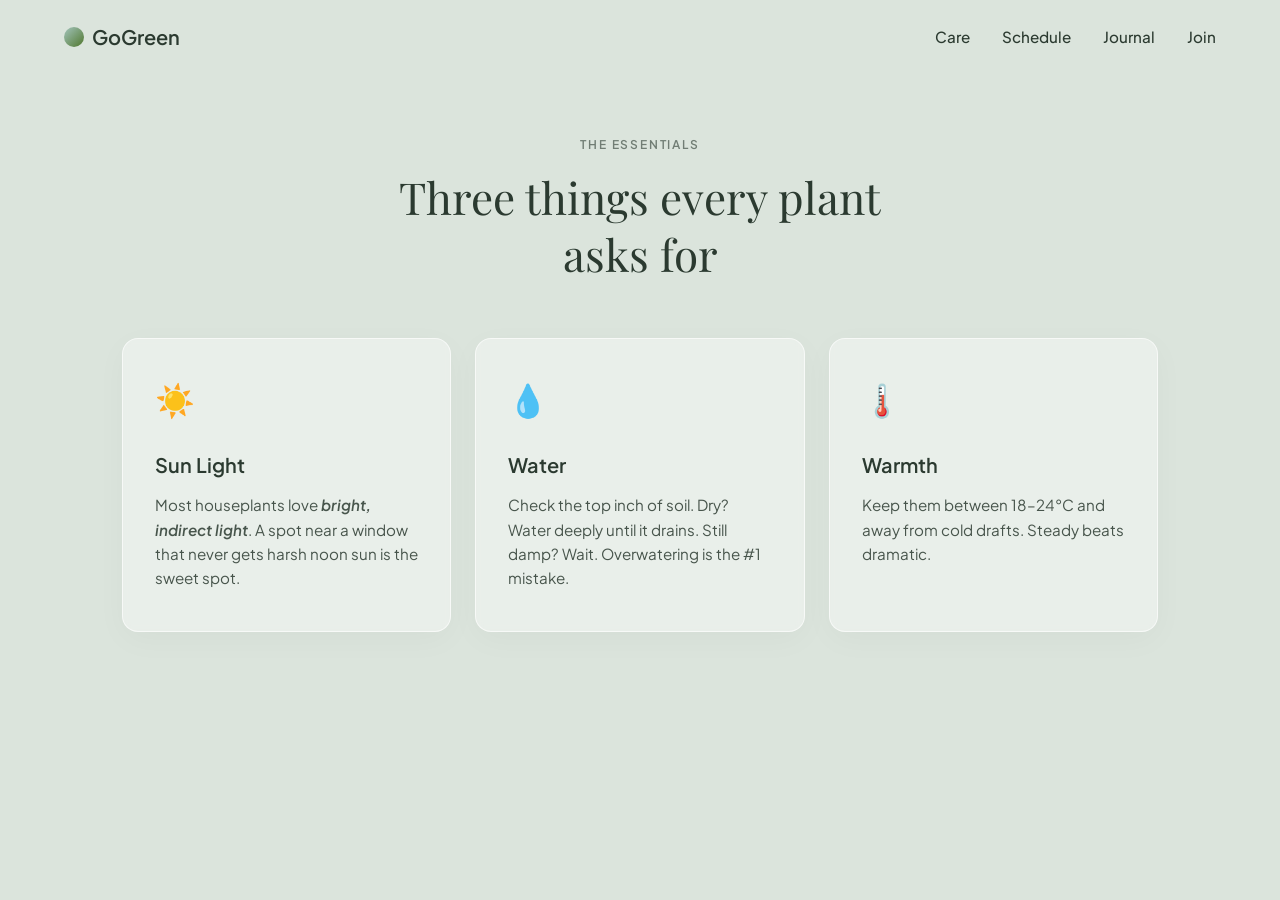
==== PROJECT/index.html @ d8e5e369 "Initial" ====
<!DOCTYPE html>
<html lang="en">
<head>
    <meta charset="UTF-8">
    <meta name="viewport" content="width=device-width, initial-scale=1.0">
    <title>Verdant - The Essentials</title>
    <link rel="stylesheet" href="style.css">
    <link href="https://fonts.googleapis.com/css2?family=Playfair+Display:ital,wght@0,400..700;1,400..700&family=Plus+Jakarta+Sans:wght@300;400;600&display=swap" rel="stylesheet">
</head>
<body>

    <header class="navbar">
        <div class="logo">
            <span class="logo-dot"></span>
            GoGreen
        </div>
        <nav class="nav-links">
            <a href="#">Care</a>
            <a href="#">Schedule</a>
            <a href="#">Journal</a>
            <a href="#">Join</a>
        </nav>
    </header>

    <main class="container">
        <p class="subtitle">THE ESSENTIALS</p>
        <h1 class="main-title">Three things every plant asks for</h1>

        <div class="cards-grid">
            <div class="card">
                <div class="icon sun-icon">☀️</div>
                <h2>Sun Light</h2>
                <p>Most houseplants love <em>bright, indirect light</em>. A spot near a window that never gets harsh noon sun is the sweet spot.</p>
            </div>

            <div class="card">
                <div class="icon water-icon">💧</div>
                <h2>Water</h2>
                <p>Check the top inch of soil. Dry? Water deeply until it drains. Still damp? Wait. Overwatering is the #1 mistake.</p>
            </div>

            <div class="card">
                <div class="icon warmth-icon">🌡️</div>
                <h2>Warmth</h2>
                <p>Keep them between 18–24°C and away from cold drafts. Steady beats dramatic.</p>
            </div>
        </div>
    </main>

</body>
</html>
---- PROJECT/style.css ----
/* --- Reset and Base Styles --- */
* {
    margin: 0;
    padding: 0;
    box-sizing: border-box;
}

body {
    background-color: #dbe4dc; /* Muted sage/mint green background */
    font-family: 'Plus Jakarta Sans', sans-serif;
    color: #2b3a30; /* Dark green-grey text for soft contrast */
    min-height: 100vh;
    padding-bottom: 4rem;
}

/* --- Header / Navigation Bar --- */
.navbar {
    display: flex;
    justify-content: space-between;
    align-items: center;
    padding: 1.5rem 4rem;
}

.logo {
    display: flex;
    align-items: center;
    gap: 0.5rem;
    font-weight: 600;
    font-size: 1.25rem;
}

.logo-dot {
    width: 20px;
    height: 20px;
    background: linear-gradient(135deg, #a3c4bc, #4f772d);
    border-radius: 50%;
}

.nav-links {
    display: flex;
    gap: 2rem;
}

.nav-links a {
    text-decoration: none;
    color: #2b3a30;
    font-size: 0.95rem;
    font-weight: 500;
    transition: opacity 0.2s;
}

.nav-links a:hover {
    opacity: 0.7;
}

/* --- Main Layout --- */
.container {
    max-width: 1100px;
    margin: 4rem auto 0 auto;
    text-align: center;
    padding: 0 2rem;
}

.subtitle {
    font-size: 0.75rem;
    letter-spacing: 0.15em;
    font-weight: 600;
    opacity: 0.6;
    margin-bottom: 1rem;
}

.main-title {
    font-family: 'Playfair Display', serif; /* Serif font for headings */
    font-size: 2.75rem;
    font-weight: 400;
    line-height: 1.3;
    max-width: 500px;
    margin: 0 auto 3.5rem auto;
}

/* --- Grid & Cards --- */
.cards-grid {
    display: grid;
    grid-template-columns: repeat(3, 1fr);
    gap: 1.5rem;
}

.card {
    background-color: rgba(255, 255, 255, 0.4); /* Transparent glassmorphism effect */
    border: 1px solid rgba(255, 255, 255, 0.6);
    border-radius: 16px;
    padding: 2.5rem 2rem;
    text-align: left;
    box-shadow: 0 8px 32px 0 rgba(0, 0, 0, 0.03);
    backdrop-filter: blur(4px); /* Subtle blur for the frosted look */
}

.icon {
    font-size: 2rem;
    margin-bottom: 2rem;
}

.card h2 {
    font-size: 1.25rem;
    font-weight: 600;
    margin-bottom: 1rem;
}

.card p {
    font-size: 0.95rem;
    line-height: 1.6;
    opacity: 0.85;
}

.card em {
    font-style: italic;
    font-weight: 600;
}

/* --- Responsive Adjustments --- */
@media (max-width: 900px) {
    .cards-grid {
        grid-template-columns: 1fr; /* Stacks cards on smaller screens */
        gap: 1.5rem;
    }
    
    .navbar {
        padding: 1.5rem 2rem;
    }
}
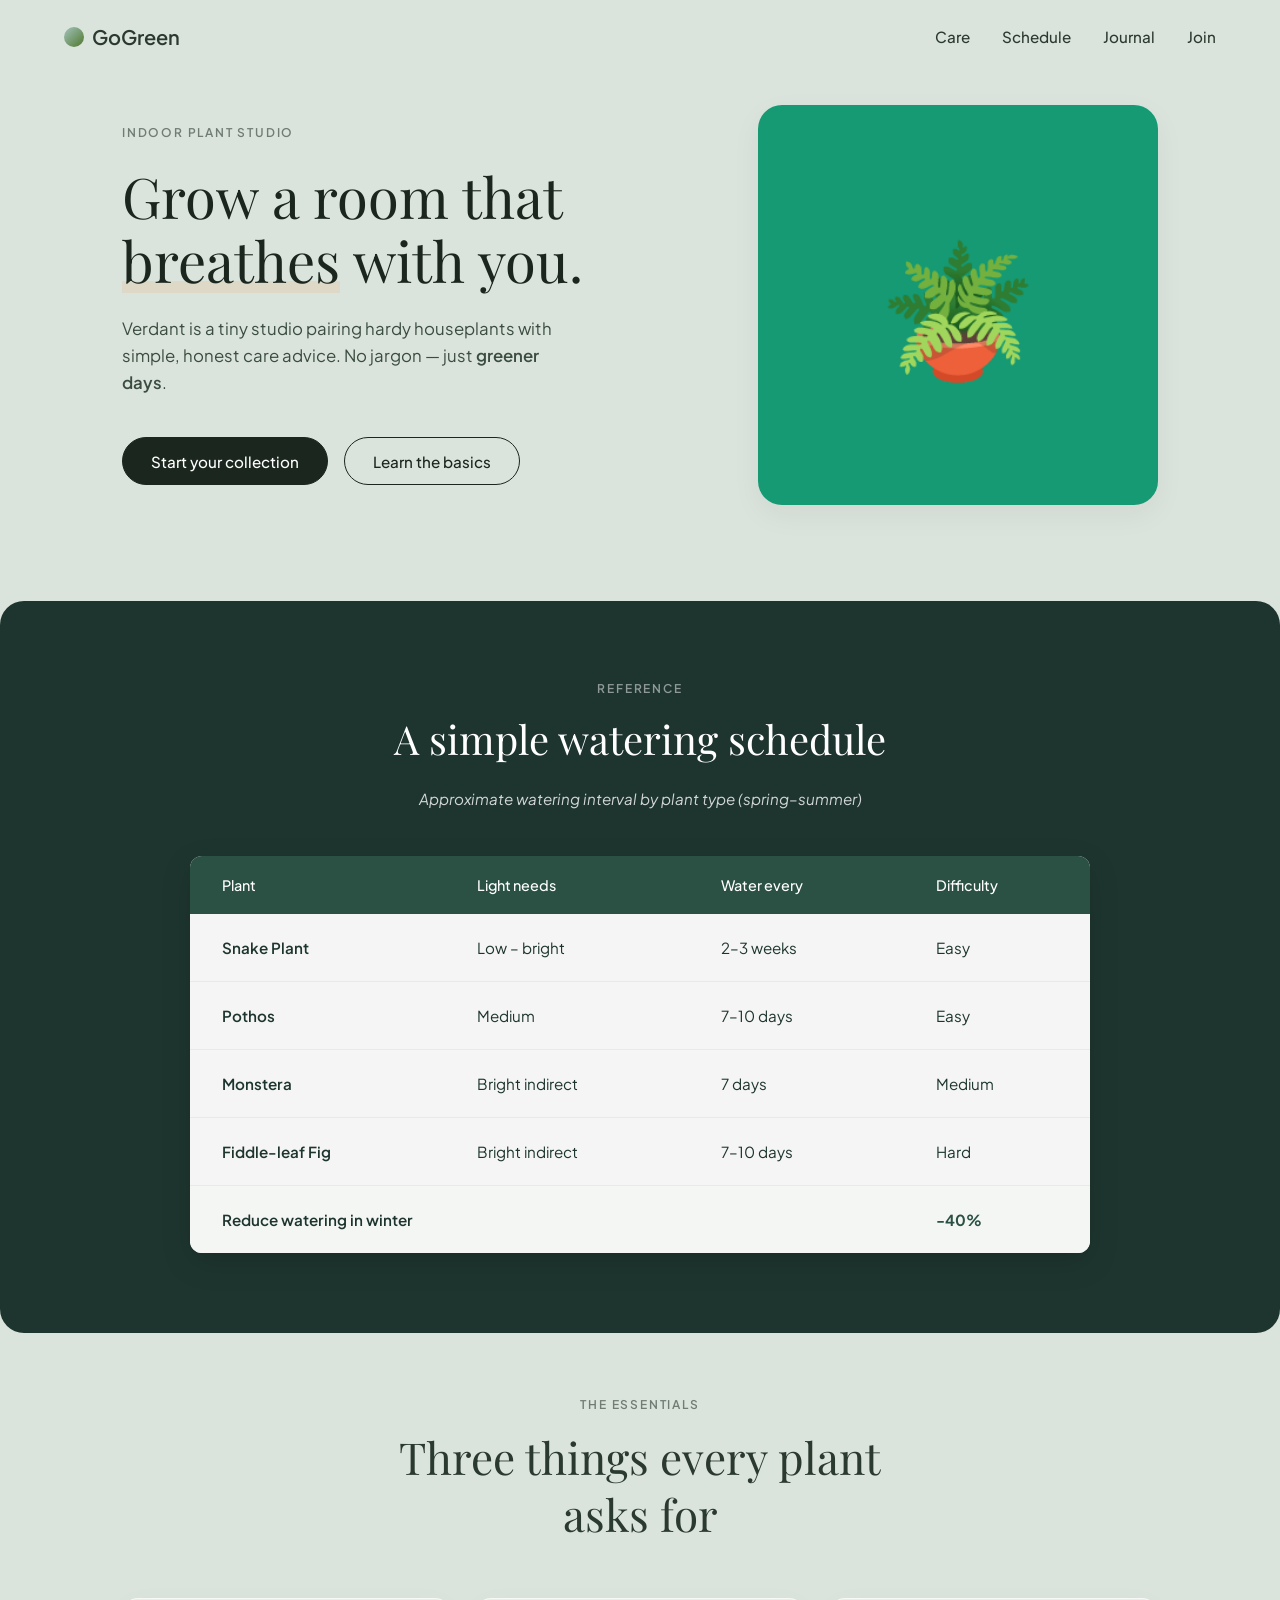
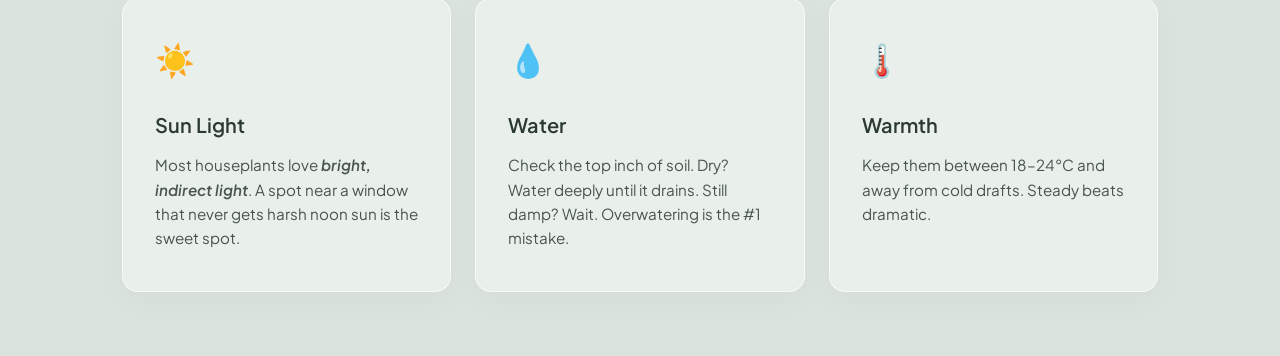
==== commit 7bc90eb0: "initial" ====
--- a/PROJECT/index.html
+++ b/PROJECT/index.html
@@ -21,6 +21,76 @@
             <a href="#">Join</a>
         </nav>
     </header>
+
+    <section class="hero">
+    <div class="hero-content">
+        <p class="hero-subtitle">INDOOR PLANT STUDIO</p>
+        <h1 class="hero-title">Grow a room that <span class="highlight">breathes</span> with you.</h1>
+        <p class="hero-description">
+            Verdant is a tiny studio pairing hardy houseplants with simple, honest care advice. No jargon — just <strong>greener days</strong>.
+        </p>
+        <div class="hero-buttons">
+            <a href="#" class="btn btn-solid">Start your collection</a>
+            <a href="#" class="btn btn-outline">Learn the basics</a>
+        </div>
+    </div>
+    
+    <div class="hero-image-container">
+        <div class="graphic-box">
+            <div class="plant-illustration">🪴</div>
+        </div>
+    </div>
+</section>
+<section class="reference-section">
+    <p class="ref-subtitle">REFERENCE</p>
+    <h2 class="ref-title">A simple watering schedule</h2>
+    <p class="ref-description">Approximate watering interval by plant type (spring–summer)</p>
+
+    <div class="table-container">
+        <table class="schedule-table">
+            <thead>
+                <tr>
+                    <th>Plant</th>
+                    <th>Light needs</th>
+                    <th>Water every</th>
+                    <th>Difficulty</th>
+                </tr>
+            </thead>
+            <tbody>
+                <tr>
+                    <td><strong>Snake Plant</strong></td>
+                    <td>Low – bright</td>
+                    <td>2–3 weeks</td>
+                    <td>Easy</td>
+                </tr>
+                <tr>
+                    <td><strong>Pothos</strong></td>
+                    <td>Medium</td>
+                    <td>7–10 days</td>
+                    <td>Easy</td>
+                </tr>
+                <tr>
+                    <td><strong>Monstera</strong></td>
+                    <td>Bright indirect</td>
+                    <td>7 days</td>
+                    <td>Medium</td>
+                </tr>
+                <tr>
+                    <td><strong>Fiddle-leaf Fig</strong></td>
+                    <td>Bright indirect</td>
+                    <td>7–10 days</td>
+                    <td>Hard</td>
+                </tr>
+                <tr class="table-footer-row">
+                    <td colspan="3" class="footer-note">Reduce watering in winter</td>
+                    <td class="footer-percentage">-40%</td>
+                </tr>
+            </tbody>
+        </table>
+    </div>
+</section>
+
+
 
     <main class="container">
         <p class="subtitle">THE ESSENTIALS</p>
--- a/PROJECT/style.css
+++ b/PROJECT/style.css
@@ -1,3 +1,269 @@
+/* --- Hero Section Layout --- */
+.hero {
+    display: flex;
+    align-items: center;
+    justify-content: space-between;
+    gap: 4rem;
+    text-align: left;
+    max-width: 1100px;
+    margin: 2rem auto 6rem auto; /* Large bottom margin to separate from the cards section */
+    padding: 0 2rem;
+}
+
+.hero-content {
+    flex: 1;
+    max-width: 540px;
+}
+
+.hero-image-container {
+    flex: 1;
+    display: flex;
+    justify-content: flex-end;
+}
+
+/* --- Typography & Text Styling --- */
+.hero-subtitle {
+    font-size: 0.75rem;
+    letter-spacing: 0.15em;
+    font-weight: 600;
+    opacity: 0.6;
+    margin-bottom: 1.5rem;
+}
+
+.hero-title {
+    font-family: 'Playfair Display', serif;
+    font-size: 3.5rem;
+    font-weight: 400;
+    line-height: 1.15;
+    color: #1b261e;
+    margin-bottom: 1.5rem;
+}
+
+/* Highlight underline styling for "breathes" */
+.highlight {
+    position: relative;
+    z-index: 1;
+}
+
+.highlight::after {
+    content: "";
+    position: absolute;
+    left: 0;
+    bottom: 4px;
+    width: 100%;
+    height: 12px;
+    background-color: #dfd5be; /* Soft tan highlight color */
+    z-index: -1;
+    opacity: 0.7;
+}
+
+.hero-description {
+    font-size: 1.05rem;
+    line-height: 1.6;
+    color: #3a4d40;
+    margin-bottom: 2.5rem;
+    max-width: 460px;
+}
+
+.hero-description strong {
+    font-weight: 600;
+}
+
+/* --- Buttons --- */
+.hero-buttons {
+    display: flex;
+    gap: 1rem;
+}
+
+.btn {
+    display: inline-block;
+    padding: 0.85rem 1.75rem;
+    border-radius: 50px; /* Fully rounded capsule buttons */
+    font-size: 0.95rem;
+    font-weight: 500;
+    text-decoration: none;
+    transition: all 0.2s ease;
+}
+
+.btn-solid {
+    background-color: #1b261e; /* Very dark forest green/black */
+    color: #ffffff;
+    border: 1px solid #1b261e;
+}
+
+.btn-solid:hover {
+    background-color: #2b3a30;
+    border-color: #2b3a30;
+}
+
+.btn-outline {
+    background-color: transparent;
+    color: #1b261e;
+    border: 1px solid #1b261e;
+}
+
+.btn-outline:hover {
+    background-color: rgba(27, 38, 30, 0.05);
+}
+
+/* --- Illustration Placeholder --- */
+.graphic-box {
+    width: 100%;
+    max-width: 400px;
+    aspect-ratio: 1 / 1;
+    background-color: #159a74; /* Vibrant teal/green background */
+    border-radius: 24px;
+    display: flex;
+    align-items: center;
+    justify-content: center;
+    box-shadow: 0 10px 30px rgba(0, 0, 0, 0.05);
+}
+
+.plant-illustration {
+    font-size: 8rem; /* Scaled emoji layout; replace with an <img> tag as needed */
+}
+
+/* --- Responsive Adjustments --- */
+@media (max-width: 900px) {
+    .hero {
+        flex-direction: column-reverse; /* Stacks image on top on mobile */
+        text-align: center;
+        margin-bottom: 4rem;
+        gap: 2.5rem;
+    }
+
+    .hero-content {
+        max-width: 100%;
+    }
+
+    .hero-description {
+        margin-left: auto;
+        margin-right: auto;
+    }
+
+    .hero-buttons {
+        justify-content: center;
+        flex-direction: column;
+    }
+
+    .hero-image-container {
+        justify-content: center;
+        width: 100%;
+    }
+    
+    .hero-title {
+        font-size: 2.75rem;
+    }
+}
+/* --- Reference Section Wrapper --- */
+.reference-section {
+    background-color: #1e352f; /* Dark green background */
+    color: #ffffff; /* White text for contrast */
+    padding: 5rem 2rem;
+    margin-top: 6rem;
+    text-align: center;
+    border-radius: 24px; /* Optional: adds smooth edges to the container */
+}
+
+.ref-subtitle {
+    font-size: 0.75rem;
+    letter-spacing: 0.15em;
+    font-weight: 600;
+    opacity: 0.5;
+    margin-bottom: 1rem;
+}
+
+.ref-title {
+    font-family: 'Playfair Display', serif;
+    font-size: 2.5rem;
+    font-weight: 400;
+    margin-bottom: 1.5rem;
+}
+
+.ref-description {
+    font-size: 0.95rem;
+    opacity: 0.8;
+    margin-bottom: 3rem;
+    font-style: italic;
+}
+
+/* --- Table Styles --- */
+.table-container {
+    max-width: 900px;
+    margin: 0 auto;
+    background-color: rgba(255, 255, 255, 0.95); /* Light off-white table body background */
+    color: #1e352f; /* Dark text inside table */
+    border-radius: 12px;
+    overflow: hidden; /* Ensures corners match border-radius */
+    box-shadow: 0 10px 30px rgba(0, 0, 0, 0.15);
+}
+
+.schedule-table {
+    width: 100%;
+    border-collapse: collapse;
+    text-align: left;
+    font-size: 0.95rem;
+}
+
+/* Header Row Styling */
+.schedule-table th {
+    background-color: #2b5144; /* Medium green header block */
+    color: #ffffff;
+    font-weight: 500;
+    padding: 1.25rem 2rem;
+    font-size: 0.9rem;
+}
+
+/* Data Rows Styling */
+.schedule-table td {
+    padding: 1.5rem 2rem;
+    border-bottom: 1px solid rgba(0, 0, 0, 0.05);
+}
+
+.schedule-table tbody tr:last-of-type td {
+    border-bottom: none; /* Removes line on last plant item */
+}
+
+.schedule-table td strong {
+    font-weight: 600;
+}
+
+/* --- Table Footer Row Styling --- */
+.table-footer-row {
+    background-color: #f4f6f4; /* Subtle gray/green accent background for the footer row */
+}
+
+.table-footer-row td {
+    border-top: 1px solid rgba(0, 0, 0, 0.1);
+    padding: 1.5rem 2rem;
+}
+
+.footer-note {
+    font-weight: 600;
+    color: #1e352f;
+}
+
+.footer-percentage {
+    text-align: left;
+    font-weight: 700;
+    color: #2b5144;
+}
+
+/* --- Responsive Layout for Tables --- */
+@media (max-width: 768px) {
+    .table-container {
+        overflow-x: auto; /* Adds a horizontal scrollbar if the viewport is too narrow */
+    }
+    
+    .schedule-table th, 
+    .schedule-table td {
+        padding: 1rem; /* Condenses spacing slightly on small viewports */
+    }
+    
+    .ref-title {
+        font-size: 2rem;
+    }
+}
 /* --- Reset and Base Styles --- */
 * {
     margin: 0;
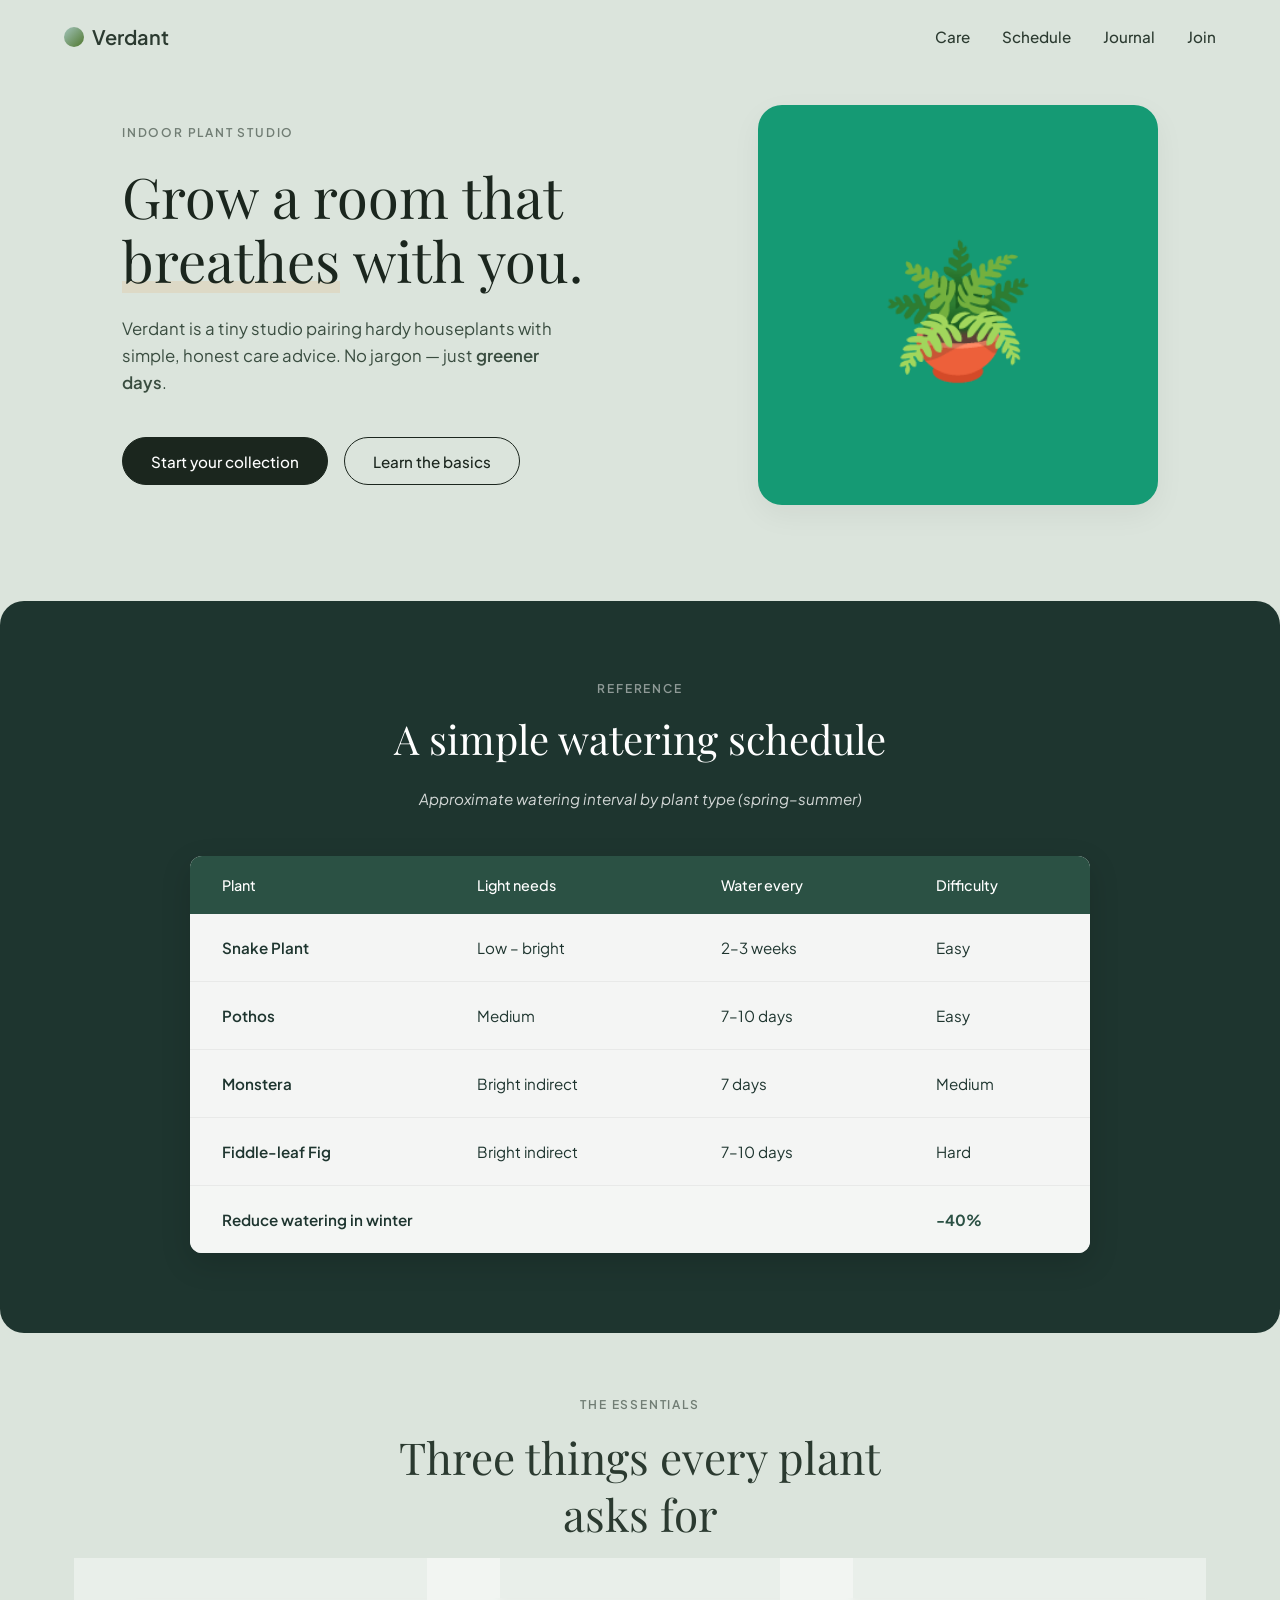
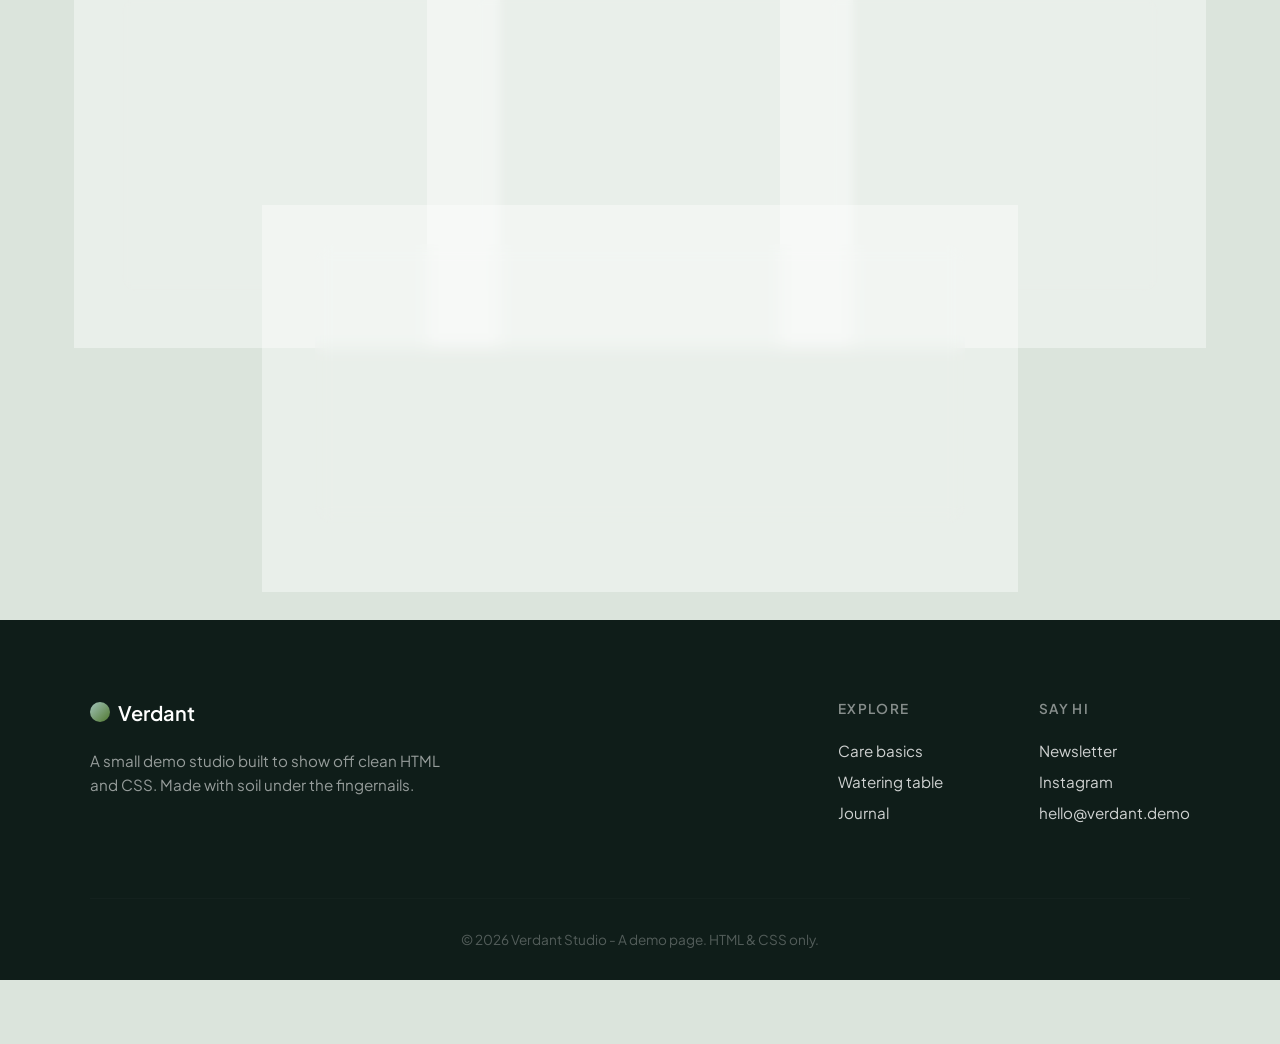
==== commit 15071621: "Initial" ====
--- a/PROJECT/index.html
+++ b/PROJECT/index.html
@@ -12,7 +12,7 @@
     <header class="navbar">
         <div class="logo">
             <span class="logo-dot"></span>
-            GoGreen
+            Verdant
         </div>
         <nav class="nav-links">
             <a href="#">Care</a>
@@ -116,6 +116,49 @@
             </div>
         </div>
     </main>
+    <section class="contact-section">
+    <div class="contact-card">
+        <div class="form-group">
+            <textarea id="plant-notes" placeholder="My pothos looks sad..."></textarea>
+        </div>
+        <button type="submit" class="btn-submit">Send me plant notes</button>
+    </div>
+</section>
+
+<footer class="main-footer">
+    <div class="footer-container">
+        <div class="footer-brand">
+            <div class="logo">
+                <span class="logo-dot"></span>
+                Verdant
+            </div>
+            <p class="brand-text">A small demo studio built to show off clean HTML and CSS. Made with soil under the fingernails.</p>
+        </div>
+
+        <div class="footer-links-group">
+            <div class="footer-column">
+                <h3>Explore</h3>
+                <ul>
+                    <li><a href="#">Care basics</a></li>
+                    <li><a href="#">Watering table</a></li>
+                    <li><a href="#">Journal</a></li>
+                </ul>
+            </div>
+            <div class="footer-column">
+                <h3>Say hi</h3>
+                <ul>
+                    <li><a href="#">Newsletter</a></li>
+                    <li><a href="#">Instagram</a></li>
+                    <li><a href="#">hello@verdant.demo</a></li>
+                </ul>
+            </div>
+        </div>
+    </div>
+    
+    <div class="footer-bottom">
+        <p>&copy; 2026 Verdant Studio - A demo page. HTML & CSS only.</p>
+    </div>
+</footer>
 
 </body>
 </html>
--- a/PROJECT/style.css
+++ b/PROJECT/style.css
@@ -393,4 +393,161 @@
     .navbar {
         padding: 1.5rem 2rem;
     }
+}
+/* --- Contact Form Section --- */
+.contact-section {
+    display: flex;
+    justify-content: center;
+    margin: -3rem auto 6rem auto; /* Negative margin pulls it up slightly to overlap beautifully if needed, or set to 4rem if separated */
+    padding: 0 2rem;
+    max-width: 1100px;
+    position: relative;
+    z-index: 2;
+}
+
+.contact-card {
+    background-color: rgba(255, 255, 255, 0.4);
+    border: 1px solid rgba(255, 255, 255, 0.6);
+    backdrop-filter: blur(8px);
+    border-radius: 20px;
+    padding: 2.5rem;
+    width: 100%;
+    max-width: 650px;
+    box-shadow: 0 15px 35px rgba(0, 0, 0, 0.04);
+}
+
+.form-group {
+    margin-bottom: 1.5rem;
+}
+
+.contact-card textarea {
+    width: 100%;
+    min-height: 120px;
+    background-color: rgba(255, 255, 255, 0.5);
+    border: 1px solid rgba(0, 0, 0, 0.08);
+    border-radius: 12px;
+    padding: 1.25rem;
+    font-family: inherit;
+    font-size: 1rem;
+    color: #1e352f;
+    resize: vertical;
+    outline: none;
+    transition: border-color 0.2s ease;
+}
+
+.contact-card textarea:focus {
+    border-color: #2b5144;
+}
+
+/* Pill Submit Button */
+.btn-submit {
+    width: 100%;
+    padding: 1rem;
+    background-color: #1b261e;
+    color: #ffffff;
+    border: none;
+    border-radius: 50px;
+    font-size: 1rem;
+    font-weight: 500;
+    cursor: pointer;
+    transition: background-color 0.2s ease;
+}
+
+.btn-submit:hover {
+    background-color: #2b3a30;
+}
+
+/* --- Main Footer --- */
+.main-footer {
+    background-color: #0f1d19; /* Deepest dark green tone */
+    color: rgba(255, 255, 255, 0.7);
+    padding: 5rem 4rem 2rem 4rem;
+    font-size: 0.95rem;
+}
+
+.footer-container {
+    max-width: 1100px;
+    margin: 0 auto;
+    display: flex;
+    justify-content: space-between;
+    gap: 4rem;
+}
+
+.footer-brand {
+    max-width: 360px;
+}
+
+.footer-brand .logo {
+    color: #ffffff;
+    margin-bottom: 1.5rem;
+}
+
+.brand-text {
+    line-height: 1.6;
+    opacity: 0.8;
+}
+
+.footer-links-group {
+    display: flex;
+    gap: 6rem;
+}
+
+.footer-column h3 {
+    color: #ffffff;
+    font-size: 0.85rem;
+    text-transform: uppercase;
+    letter-spacing: 0.1em;
+    margin-bottom: 1.5rem;
+    font-weight: 600;
+    opacity: 0.5;
+}
+
+.footer-column ul {
+    list-style: none;
+}
+
+.footer-column li {
+    margin-bottom: 0.75rem;
+}
+
+.footer-column a {
+    color: rgba(255, 255, 255, 0.8);
+    text-decoration: none;
+    transition: color 0.2s ease;
+}
+
+.footer-column a:hover {
+    color: #ffffff;
+}
+
+/* Footer Bottom Bar */
+.footer-bottom {
+    max-width: 1100px;
+    margin: 4rem auto 0 auto;
+    padding-top: 2rem;
+    border-top: 1px solid rgba(255, 255, 255, 0.05);
+    text-align: center;
+    font-size: 0.85rem;
+    opacity: 0.4;
+}
+
+.footer-bottom a {
+    color: inherit;
+}
+
+/* --- Responsive Adjustments --- */
+@media (max-width: 768px) {
+    .footer-container {
+        flex-direction: column;
+        gap: 3rem;
+    }
+    
+    .footer-links-group {
+        gap: 3rem;
+        justify-content: space-between;
+    }
+    
+    .main-footer {
+        padding: 4rem 2rem 2rem 2rem;
+    }
 }
